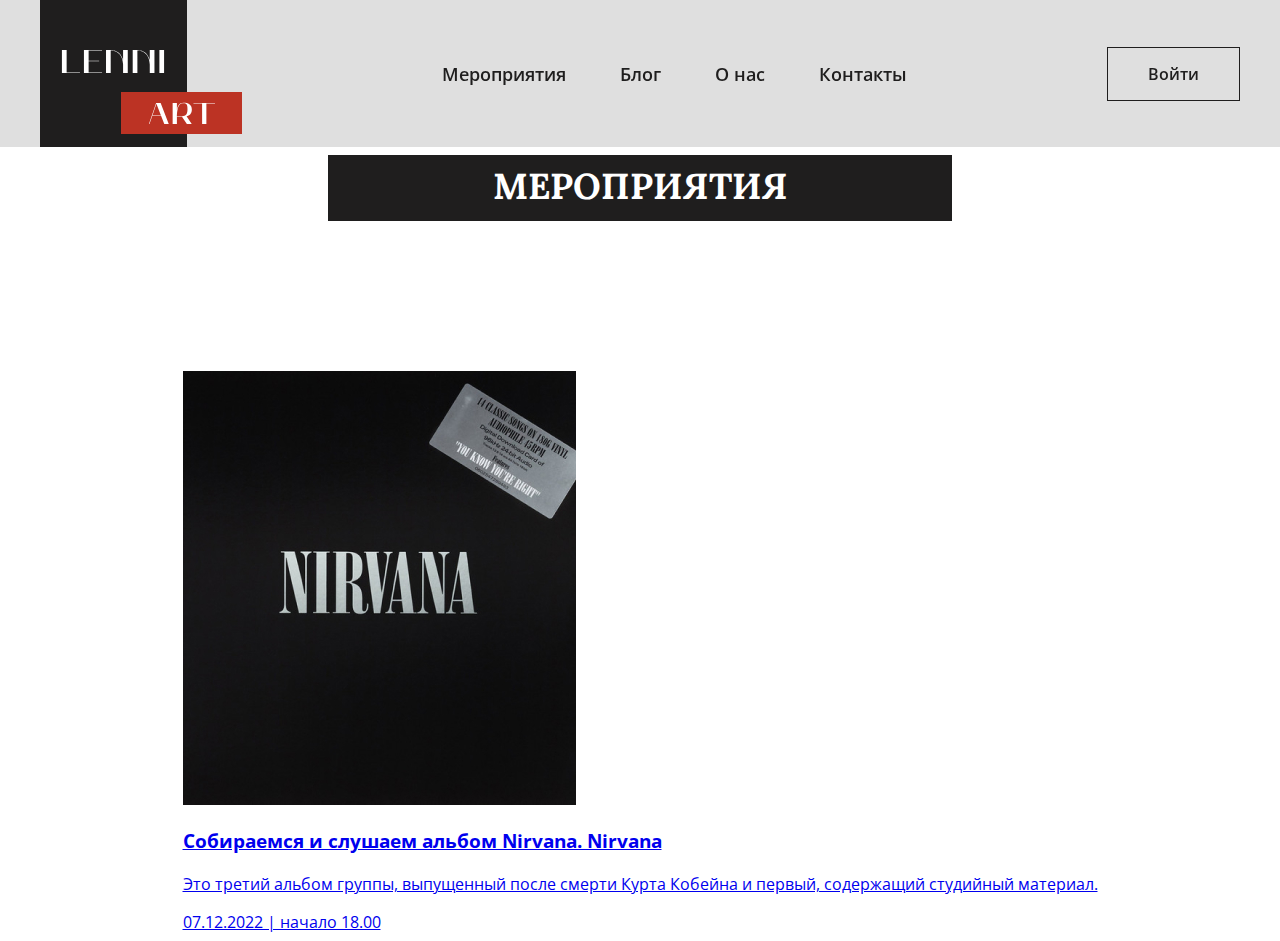
==== events.html @ a5692b60 "333" ====
<!DOCTYPE html>
<html lang="ru">

<head>
    <meta charset="UTF-8" />
    <title>Lenni Art</title>
    <link rel="stylesheet" href="styles/styles.css" />
    <link rel="preconnect" href="https://fonts.googleapis.com">
    <link rel="preconnect" href="https://fonts.gstatic.com" crossorigin>
    <link rel="stylesheet" href="https://fonts.googleapis.com/css2?family=Open+Sans:wght@400;500;600&display=swap">
    <link rel="stylesheet" href="link rel= " preconnect href="https://fonts.googleapis.com">
    <link rel="preconnect" href="https://fonts.gstatic.com" crossorigin>
    <link rel="stylesheet"
        href="https://fonts.googleapis.com/css2?family=Lora:wght@400;500;600&family=Open+Sans:wght@400;500;600&display=swap">
    <link rel="preconnect" href="https://fonts.gstatic.com" crossorigin>
</head>

<body class="body">
    <header class="page-header">
        <div class="page-header__container">
            <a href="index.html" class="page-header__logo">
                <img src="svg/logo.svg" class="page-header__logo-img" />
            </a>
            <nav class="page-header__nav">
                <a href="#" class="page-header__nav-link">Мероприятия</a>
                <a href="#" class="page-header__nav-link">Блог</a>
                <a href="#" class="page-header__nav-link">О нас</a>
                <a href="#" class="page-header__nav-link">Контакты</a>
            </nav>
            <a href="#" class="btn page-header__user-btn">Войти</a>
        </div>
    </header>

    <main class="main">
        <div class="events">
           <div class="events__container">
            <h2 class="events__title title">Мероприятия</h2>
            <div class="events__list">
                <article class="card-event">
                    <a href="#" class="card-event__link">
                        <picture class="card-event__picture">
                            <img src="svg/Nirvana.jpg" 
                            class="card-event__picture-img" 
                            alt="img" />
                        </picture>
                        <h3 class="card-event__title">
                            Собираемся и слушаем альбом Nirvana. Nirvana
                        </h3>
                        <p class="card-event__text">
                            Это третий альбом группы, выпущенный после смерти Курта Кобейна и первый, содержащий студийный материал.
                        </p>
                        <time datetime="2022-12-07T18:00"
                            class="card-event__time">07.12.2022 | начало 18.00</time>
                            
                            
                    </a>
                </article>
            </div>
           </div>
        </div>
    </main>

    <footer class="page-footer"></footer>
</body>

</html>
---- styles/styles.css ----
.body {
    font-family: "Open Sans", sans-serif;
    font-size: 16px;
    font-weight: 400;
    font-style: normal;
    line-height: 1.375;
}
.page-header {
    position: fixed;
    top: 0;
    left: 0;
    width: 100%;
    height: 147px;
    z-index: 100;
}

.page-header__logo {
    display: inline-block;

    width: 202px;
    height: 147px;
}

.page-header__logo-img {

    width: 100%;
    height: 100%;
}

.page-header::before {
    content: " ";
    position: absolute;
    top: 0;
    left: 0;
    width: 100%;
    height: 100%;
    background-color: rgba(222, 222, 222, 0.98);

    @support (backdrop-filter: blur(10px)) {
        backdrop-filter: blur(10px);
        background-color: rgba(222, 222, 222, 0.50);
    }
}

.page-header__container {
    box-sizing: border-box;
    position: relative;
    display: flex;
    justify-content: space-between;
    align-items: center;
    margin: 0 auto;
    padding-left: 40px;
    padding-right: 40px;
    max-width: 1414px;
    width: 100%;
}
.events__container {
    box-sizing: border-box;
    margin: 0 auto;
    display: flex;
    align-items: center;
    justify-content: space-between;
    padding-left: 40px;
    padding-right: 40px;
    max-width: 1414px;
    width: 100%;
    position: relative;
    align-items: center;
    flex-direction: column;
}

.page-header__nav {
    display: inline-block;

}

.page-header__nav-link {
    margin: 0 25px;
    color: var(--1, #1F1E1E);
    text-align: center;
    font-family: Open Sans;
    font-size: 18px;
    font-style: normal;
    font-weight: 600;
    line-height: normal;
    text-decoration: none;
}

.page-header__user-btn {
    box-sizing: border-box;
    text-decoration: none;
    padding: 15px 40px;
    background-color: transparent;
    border: 1px solid #1f1e1e;
    font-size: 16px;
    font-style: normal;
    font-weight: 600;
    color: #1f1e1e;
    line-height: normal;
}

.home {
    padding-top: 147px;
}

.main-header {
    padding: 100px 0;
}

.main-header__title {
    margin: 0 0 70px;
    color: var(--1, #1F1E1E);
    text-align: center;
    font-family: Lora;
    font-size: 45px;
    font-style: normal;
    font-weight: 400;
    line-height: normal;
    text-transform: uppercase;

}

.main-header__picture {
    display: block;
    position: relative;
    width: 100%;
    margin-bottom: 70px;
}

.main-header__text {
    margin: 0 auto;
    max-width: 948px;
    width: 100%;
    color: var(--1, #1F1E1E);
    text-align: center;
    font-family: Lora;
    font-size: 45px;
    font-style: normal;
    font-weight: 400;
    line-height: normal;
    text-transform: uppercase;
}

.main-header__picture::before {
    content: "";
    display: block;
    width: 100%;
    padding-top: 16.927%;
}

.main-header__img {
    position: absolute;
    top: 0;
    left: 0;
    width: 100%;
    height: 100%;
    object-fit: contain;
}

.events {
    padding-top: 147px;
}

.events__container {
    flex-direction: column;

}

.events__title {
    align-self: center;
    margin-bottom: 150px;

}


.title {
    margin: 0 0 150px;
    box-sizing: border-box;
    padding: 7px 45px 9px;
    max-width: 624px;
    width: 100%;
    text-align: center;
    background-color: #1F1E1E;
    text-transform: uppercase;
    font-family: Lora;
    font-size: 36px;
    font-style: normal;
    font-weight: 500px;
    color: #ffffff;
}

.events__list {
    display: flex;
    flex-wrap: wrap;
    gap: 120px 60px;
}

.page-main {}

.page-footer {}
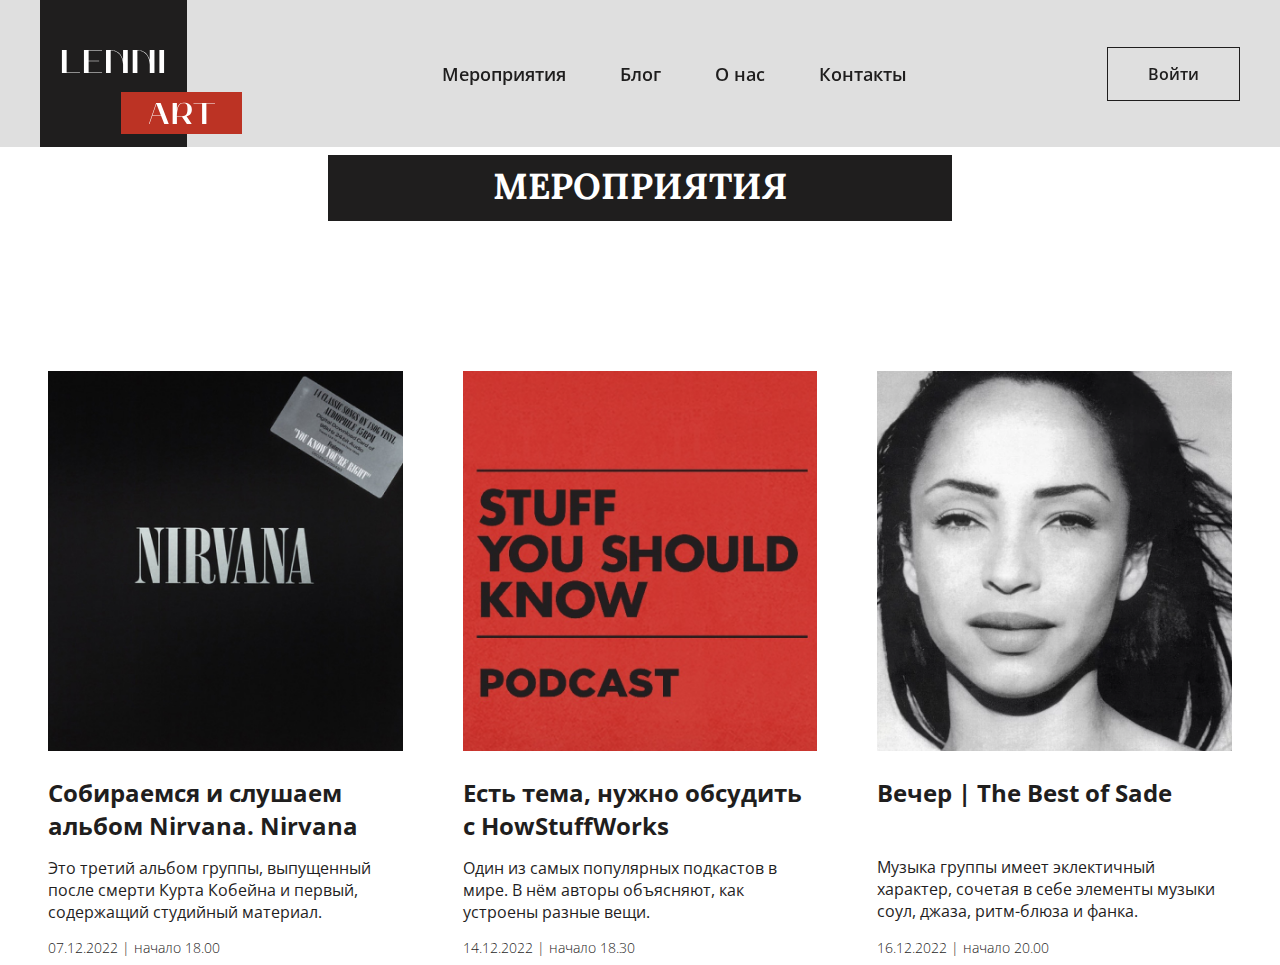
==== commit f2519501: "111" ====
--- a/events.html
+++ b/events.html
@@ -34,15 +34,15 @@
     <main class="main">
         <div class="events">
            <div class="events__container">
-            <h2 class="events__title title">Мероприятия</h2>
-            <div class="events__list">
-                <article class="card-event">
-                    <a href="#" class="card-event__link">
-                        <picture class="card-event__picture">
-                            <img src="svg/Nirvana.jpg" 
-                            class="card-event__picture-img" 
-                            alt="img" />
-                        </picture>
+                 <h2 class="events__title title">
+                Мероприятия        
+                 </h2>
+                 <div class="events__list listing">
+                      <article class="listing__card-event card-event">
+                         <a href="#" class="card-event__link">
+                            <picture class="card-event__picture">
+                               <img src="svg/Nirvana.jpg" class="card-event__picture-img"  alt="img" />
+                            </picture>
                         <h3 class="card-event__title">
                             Собираемся и слушаем альбом Nirvana. Nirvana
                         </h3>
@@ -50,13 +50,55 @@
                             Это третий альбом группы, выпущенный после смерти Курта Кобейна и первый, содержащий студийный материал.
                         </p>
                         <time datetime="2022-12-07T18:00"
-                            class="card-event__time">07.12.2022 | начало 18.00</time>
-                            
-                            
-                    </a>
-                </article>
+                            class="card-event__time">
+                            07.12.2022 | начало 18.00
+                        </time>
+                        </a>
+                        <div class="card-event"></div>
+                    </article>
+                        
+            
+                    <article class="listing__card-event card-event">
+                        <a href="#" class="card-event__link">
+                            <picture class="card-event__picture">
+                             <img src="svg/HowStuffWorks.png" class="card-event__picture-img" alt="img">
+                            </picture>
+                            <h3 class="card-event__title">
+                             Есть тема, нужно обсудить с HowStuffWorks
+                            </h3>
+                            <p class="card-event__text">
+                             Один из самых популярных подкастов в мире. В нём авторы объясняют, как устроены разные
+                             вещи.
+                            </p>
+                            <time datetime="2022-12-14T18:30" class="card-event__time">
+                             14.12.2022 | начало 18.30
+                            </time>
+                       </a>
+                       <div class="card-event"></div>
+                    </article>
+
+                    <article class="listing__card-event card-event">
+                        <a href="#" class="card-event__link">
+                            <picture class="card-event__picture">
+                                <img src="svg/Sade.png" class="card-event__picture-img" alt="img">
+                            </picture>
+                            <h3 class="card-event__title">
+                                Вечер | The Best of Sade
+                            </h3>
+                            <p class="card-event__text">
+                                Музыка группы имеет эклектичный характер, сочетая в себе элементы музыки соул, джаза,
+                                ритм-блюза и фанка.
+                            </p>
+                            <time datetime="2022-12-16T20:00" class="card-event__time">
+                                16.12.2022 | начало 20.00
+                            </time>
+                        </a>
+                        <div class="card-event"></div>   
+                    </article>       
+                </div>                 
+
             </div>
-           </div>
+           
         </div>
     </main>
 
--- a/styles/styles.css
+++ b/styles/styles.css
@@ -189,12 +189,90 @@
     color: #ffffff;
 }
 
-.events__list {
+.listing {
     display: flex;
     flex-wrap: wrap;
     gap: 120px 60px;
 }
 
+.listing__card-event {
+    max-width: 405px;
+    width: calc(33.333% - 40px);
+} 
+
+.card-event {
+    box-sizing: border-box;
+}
+
+.card-event__link {
+    text-decoration: none;
+    display: flex;
+    flex-direction: column;
+    height: 100%;
+}
+.card-event__link:hover .card-event__title {
+    color: #A51505;
+    text-decoration-color: #A51505;
+
+}
+
+.card-event__picture {
+    position: relative;
+    display: block;
+    margin-bottom: 25px;
+
+}
+
+.card-event__picture::before {
+    content: " ";
+    display: block;
+    width: 100%;
+    padding-top: 107.160%;
+}
+
+
+.card-event__picture-img {
+    position: absolute;
+    top: 0%;
+    left: 0%;
+    width: 100%;
+    height: 100%;
+    object-fit: cover;
+}
+
+.card-event__title {
+    margin: 0 0 auto;
+    min-height: 64px;
+    text-decoration: underline;
+    text-decoration-color: transparent;
+    font-family: 'Open Sans';
+    font-size: 24px;
+    font-style: normal;
+    font-weight: 700;
+    line-height: normal;
+    color: #1F1E1E;
+    transition: color 0.2s, text-decoration-color: 0.23s;
+
+}
+
+.card-event__text {
+    margin: 15px 0;
+    font-size: 16px;
+    font-weight: 400;
+    line-height: normal;
+    color: #1F1E1E;
+    font-family: 'Open Sans';
+}
+
+.card-event__time {
+    margin-top: auto;
+    color: #1F1E1E;
+    font-size: 14px;
+    font-family: 'Open Sans';
+    font-weight: 300;
+    word-wrap: break-word;
+    font-style: normal;
+}
 .page-main {}
 
 .page-footer {}